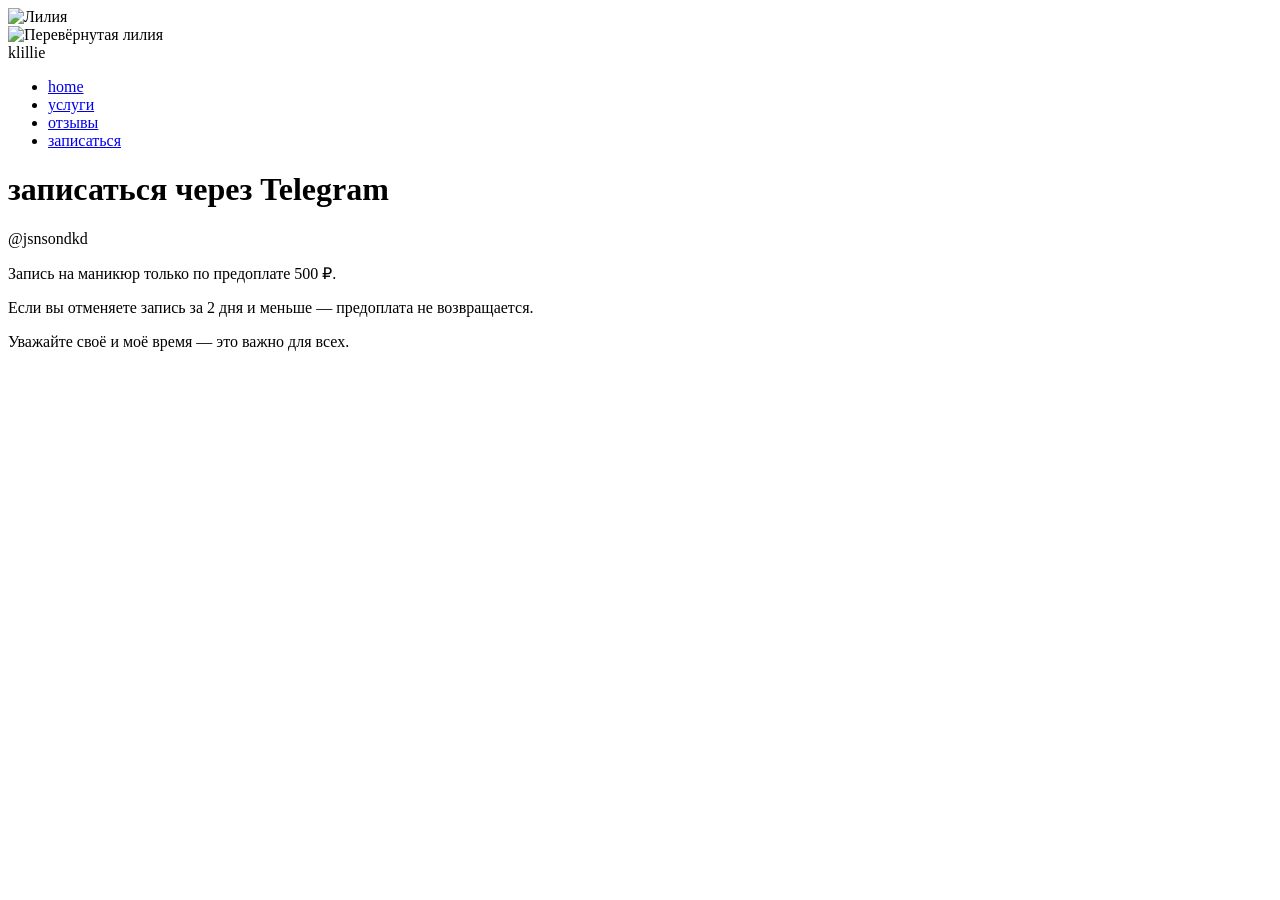
==== contacts.html @ 4a29d222 "Add files via upload" ====
<!DOCTYPE html>
<html lang="ru">
<head>
    <meta charset="UTF-8">
    <meta name="viewport" content="width=device-width, initial-scale=1.0">
    <title>klillie</title>

    <link rel="preconnect" href="https://fonts.googleapis.com">
    <link rel="preconnect" href="https://fonts.gstatic.com" crossorigin>
    <link href="https://fonts.googleapis.com/css2?family=Playfair+Display:ital,wght@0,400;0,700;1,400&display=swap" rel="stylesheet">

    <link rel="stylesheet" href="css/main.css">
</head>
<body class="page-gradient-blue">
    <img src="lily-clean.png" alt="Лилия" class="site-lily">
    <div class="header-area">
        <img src="lily-clean.png" alt="Перевёрнутая лилия" class="site-lily-2">
        <header class="container">
            <span class="logo">klillie</span>
            <nav>
                <ul>
                    <li><a href="/">home</a></li>
                    <li><a href="#">услуги</a></li>
                    <li><a href="#">отзывы</a></li>
                    <li class="btn"><a href="contacts.html">записаться</a></li>
                </ul>
            </nav>
        </header>

       
    <div class="container hero-contacts">
        <h1 class="hero-title">записаться через Telegram</h1>
        <p class="hero-tg">@jsnsondkd</p>

        <div class="hero-rules">
            <p>Запись на маникюр только по предоплате 500 ₽.</p>
            <p>Если вы отменяете запись за 2 дня и меньше — предоплата не возвращается.</p>
            <p>Уважайте своё и моё время — это важно для всех.</p>
        </div>
    </div>
</body>
</html>
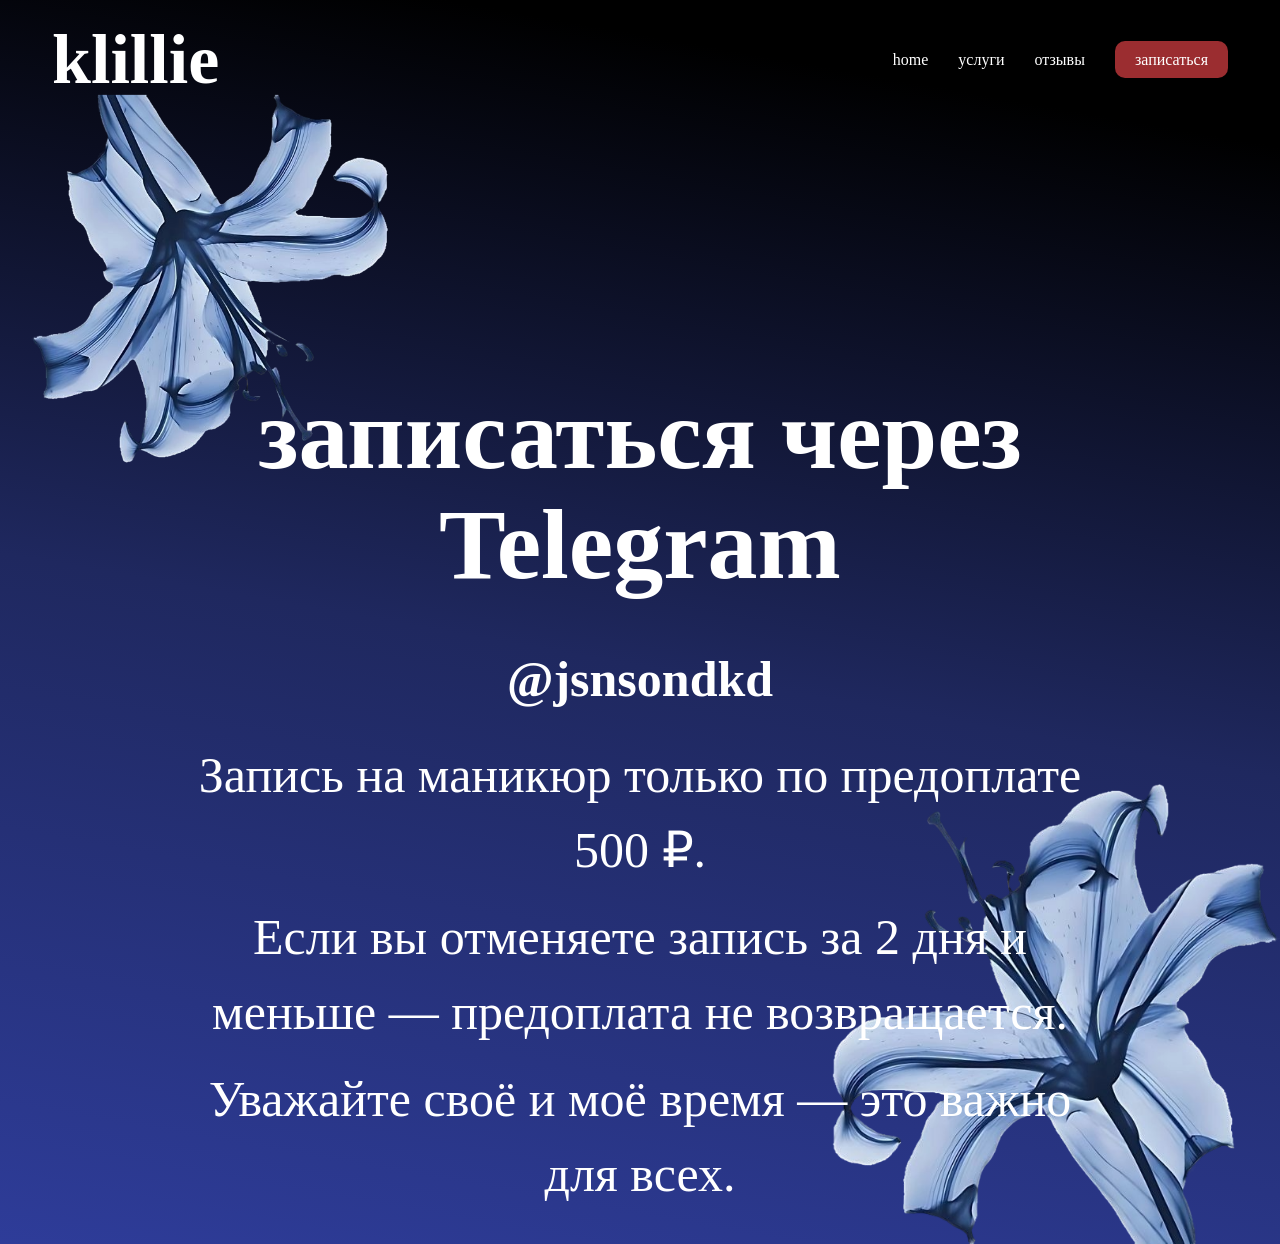
==== commit a44db930: "Update contacts.html" ====
--- a/contacts.html
+++ b/contacts.html
@@ -19,7 +19,7 @@
             <span class="logo">klillie</span>
             <nav>
                 <ul>
-                    <li><a href="/">home</a></li>
+                    <li><a href="index.html">home</a></li>
                     <li><a href="#">услуги</a></li>
                     <li><a href="#">отзывы</a></li>
                     <li class="btn"><a href="contacts.html">записаться</a></li>
--- a/css/main.css
+++ b/css/main.css
@@ -0,0 +1,366 @@
+@import url('https://fonts.googleapis.com/css2?family=Playfair+Display:ital,wght@0,400..900;1,400..900&display=swap');
+
+* {
+    margin: 0;
+    padding: 0;
+    box-sizing: border-box;
+}
+
+body {
+    font-family: 'Playfair Display', serif;
+    color: #ffffff;
+    min-height: 100vh;
+    margin: 0;
+    padding: 0;
+}
+
+body.page-gradient-blue {
+    background: linear-gradient(
+        190deg,
+        rgba(0, 0, 0, 1) 10%,
+        rgb(31, 40, 95) 53%,
+        rgb(46, 60, 153) 100%
+    );
+    min-height: 100vh;
+    margin: 0;
+    padding: 0;
+    position: relative;
+    overflow-x: hidden;
+    color: #ffffff;
+}
+
+/* --- Декоративные элементы (только лилии) --- */
+img[class^="site-"] {
+    position: absolute;
+    z-index: 0;
+    display: block;
+    pointer-events: none; /* Клики проходят сквозь лилии */
+}
+
+.site-lily {
+    bottom: 0;
+    right: 0;
+    width: 35%;
+    height: auto;
+}
+
+.header-area {
+    position: relative;
+    z-index: 1; /* Шапка всегда выше лилий */
+}
+
+/* Вторая лилия: слева под лого */
+.site-lily-2 {
+    top: 95px;      /* Если перекрывает лого — ставь 100px, 110px */
+    left: 30px;     /* Слева, но не за экраном */
+    width: 28%;
+    height: auto;
+    transform: rotate(180deg);
+    transform-origin: center center;
+}
+
+/* --- Шапка, лого, меню, кнопка (все твои стили без изменений) --- */
+header {
+    display: flex;
+    justify-content: space-between;
+    align-items: center;
+    flex-wrap: wrap;
+}
+
+.logo {
+    font-size: 70px;
+    font-weight: 800;
+}
+
+nav {
+    width: auto;
+}
+
+nav ul {
+    list-style: none;
+    display: flex;
+    gap: 30px;
+    align-items: center;
+}
+
+nav ul li a {
+    color: #ffffff;
+    padding: 8px 0; 
+}
+
+nav ul li:not(.active):not(.btn) a:hover {
+    border-bottom: 2px solid #9b2d30;
+}
+
+/* Кнопка в меню — твой стиль с анимацией */
+nav ul li.btn a {
+    background: #9b2d30;
+    padding: 10px 20px;
+    border-radius: 10px;
+    transition: all 500ms ease;
+    text-decoration: none;
+}
+
+nav ul li.btn a:hover {
+    background: #ff6b70;
+}
+
+a {
+    text-decoration: none;
+    color: inherit;
+}
+
+img:not([class^="site-"]) {
+    max-width: 100%;
+    height: auto;
+    display: block;
+    border-radius: 20px;
+}
+
+.wrapper {
+    width: 100%;
+}
+
+.container {
+    max-width: 2000px;
+    width: 95%;
+    margin: 0 auto; 
+    padding: 20px;
+}
+
+/* --- Hero, контакты, цены --- */
+.hero {
+    padding-top: 60px;
+    padding-bottom: 60px;
+    position: relative;
+    display: grid;
+    grid-template-columns: 1fr 1fr;
+    gap: 40px;
+    align-items: center;
+}
+
+.hero-info h2 {
+    color: #9b2d30; 
+    font-size: 48px;
+    font-weight: 700;
+    line-height: 1.1;
+    margin-bottom: 20px;
+}
+
+.hero-info p {
+    color: #e0e0e0;
+    font-size: 18px;
+    line-height: 1.6;
+    margin-bottom: 30px;
+}
+
+/* Кнопка «Записаться» в hero — твой стиль */
+.hero-info .btn {
+    background: #9b2d30; 
+    color: #ffffff;
+    border-radius: 10px;
+    padding: 16px 32px;
+    transition: all 500ms ease;
+    font-size: 18px;
+    border: 0;
+    cursor: pointer;
+    font-family: inherit;
+}
+
+.hero-info .btn:hover {
+    background: #ff6b70;
+}
+
+.hero img {
+    width: 100%;
+    height: auto;
+    border-radius: 18px;
+    object-fit: cover;
+    display: block;
+}
+
+.prices {
+    padding: 40px 0;
+}
+
+.prices h2 {
+    text-align: center;
+    margin-bottom: 30px;
+    color: #ffffff;
+}
+
+.price-grid {
+    display: grid;
+    grid-template-columns: repeat(auto-fit, minmax(360px, 1fr));
+    gap: 24px;
+}
+
+.price-card {
+    background: rgba(255, 255, 255, 0.1);
+    border-radius: 12px;
+    padding: 16px;
+    backdrop-filter: blur(10px);
+    display: flex;
+    align-items: center;
+    gap: 20px;
+}
+
+.card-content {
+    flex: 1;
+    text-align: left;
+}
+
+.card-content h3 {
+    font-size: 18px;
+    margin: 0 0 8px 0;
+    color: #ffffff;
+}
+
+.card-content .price {
+    font-weight: 700;
+    font-size: 20px;
+    color: #ffffff;
+}
+
+.price-card img {
+    width: 140px;
+    height: 140px;
+    object-fit: cover;
+    border-radius: 8px;
+    flex-shrink: 0;
+}
+
+.hero-contacts h1 {
+    text-align: center;
+    margin-top: 240px;
+    margin-bottom: 30px;
+    font-size: 100px;
+}
+
+.hero-contacts p {
+    text-align: center;
+    margin-top: 50px;
+    margin-bottom: 30px;
+    font-size: 50px;
+}
+
+/* --- Адаптив --- */
+@media (max-width: 768px) {
+    .container {
+        width: 100%;
+        padding: 15px;
+    }
+
+    header {
+        flex-direction: column;
+        align-items: center;
+        text-align: center;
+    }
+
+    nav {
+        margin-top: 15px;
+        width: 100%;
+    }
+
+    nav ul {
+        justify-content: center;
+        gap: 15px;
+    }
+
+    .logo {
+        font-size: 50px !important;
+    }
+
+    .hero {
+        grid-template-columns: 1fr;
+        gap: 20px;
+        padding-top: 40px;
+        padding-bottom: 40px;
+    }
+
+    .hero-info h2 {
+        font-size: 32px !important;
+    }
+
+    .hero img {
+        order: -1; 
+    }
+
+    .price-grid {
+        grid-template-columns: 1fr;
+    }
+
+    .price-card {
+        flex-direction: column;
+        align-items: center;
+        text-align: center;
+    }
+
+    .card-content {
+        text-align: center;
+        margin-bottom: 15px;
+        width: 100%;
+    }
+
+    .price-card img {
+        width: 100%;
+        max-width: 200px;
+        height: 200px;
+    }
+
+    .site-lily-2 {
+        display: none;
+    }
+
+    .site-lily {
+        width: 50%;
+    }
+
+    .hero-contacts h1 {
+        font-size: 60px;
+        margin-top: 120px;
+    }
+
+    .hero-contacts p {
+        font-size: 32px;
+    }
+}
+
+body.page-dark-solid {
+    background: 
+        linear-gradient(to top, rgba(0, 0, 0, 0.9), rgba(0, 0, 0, 0.4)),
+        linear-gradient(
+            190deg,
+            rgba(10, 10, 10, 1) 10%,
+            rgb(102, 23, 23) 50%,
+            rgb(121, 26, 26) 100%
+        );
+}
+
+.hero-contacts {
+    text-align: center;
+}
+
+.hero-title {
+    font-size: 56px;
+    line-height: 1.1;
+    margin-bottom: 20px;
+}
+
+.hero-tg {
+    color: hsl(0, 0%, 100%);
+    font-weight: bold;
+    margin-bottom: 30px;
+    font-size: 24px;
+}
+
+/* Блок с правилами: ограничиваем ширину, чтобы строки были короткими */
+.hero-rules {
+    max-width: 900px;       /* примерно 6–8 слов в строке при таком шрифте */
+    margin: 0 auto;         /* центрируем сам блок */
+}
+
+.hero-rules p {
+    margin: 0 0 12px 0;    /* отступы между строками */
+    line-height: 1.5;      /* читаемый межстрочный интервал */
+}
